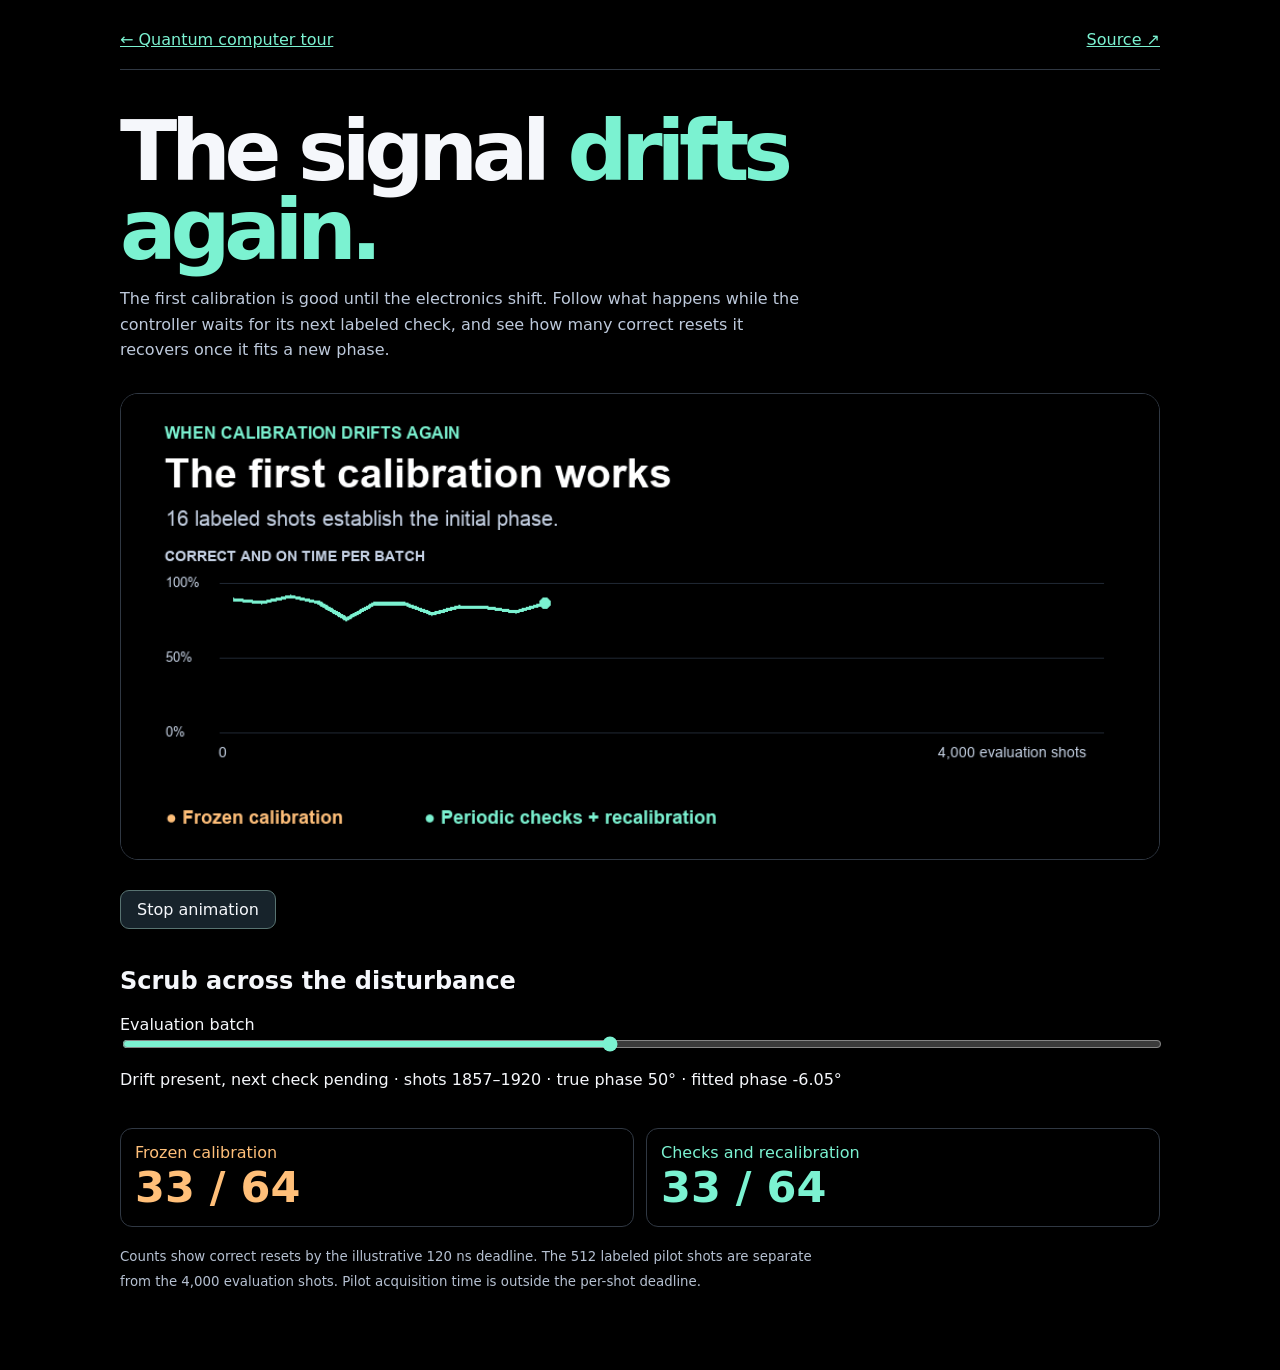
==== docs/drift.html @ 47e358c2 "Show how feedback recovers after a second phase shift" ====
<!doctype html><html lang="en"><meta charset="utf-8"><meta name="viewport" content="width=device-width,initial-scale=1"><title>When calibration drifts again</title>
<style>
*{box-sizing:border-box}body{margin:0;background:#000;color:#f5f7fb;font:16px system-ui}main{width:min(1040px,92%);margin:auto;padding:30px 0 60px}a,.mint{color:#7bf2d1}nav{display:flex;justify-content:space-between;gap:12px;border-bottom:1px solid #303843;padding-bottom:20px}h1{font-size:clamp(43px,8vw,84px);letter-spacing:-.075em;line-height:.94;margin:42px 0 16px;max-width:820px}p{line-height:1.6;color:#bdc9db;max-width:68ch}.visual{margin:30px 0;border:1px solid #303843;border-radius:18px;overflow:hidden}img[hidden]{display:none}img{display:block;width:100%}button{font:inherit;color:inherit;background:#17232b;border:1px solid #587371;border-radius:9px;padding:9px 16px;cursor:pointer}label{display:block}input{width:100%;accent-color:#7bf2d1}.stats{display:grid;grid-template-columns:1fr 1fr;gap:12px;margin-top:18px}.stats div{border:1px solid #303843;border-radius:12px;padding:14px;color:#ffbf79}.stats div+div{color:#7bf2d1}.stats strong{display:block;font-size:clamp(25px,5vw,43px)}output{display:block;margin-top:14px;min-height:2.5em}h2{margin-top:38px}small{color:#b5c0d1}
</style><main>
<nav><a href="machine.html">← Quantum computer tour</a><a href="https://github.com/hanshengzhu0001/qubit-readout-lab">Source ↗</a></nav>
<h1>The signal <span class="mint">drifts again.</span></h1>
<p>The first calibration is good until the electronics shift. Follow what happens while the controller waits for its next labeled check, and see how many correct resets it recovers once it fits a new phase.</p>
<div class="visual"><img id="story" alt="Animated experiment showing the phase shift, the delayed check, and the recovery in on-time resets." hidden><p id="motionNote">Play the animation to see the experiment unfold.</p></div>
<button id="play" type="button">Play animation</button>
<h2>Scrub across the disturbance</h2>
<label for="batch">Evaluation batch</label><input type="range" id="batch" min="0" value="0">
<output id="state" for="batch"></output><div class="stats"><div>Frozen calibration<strong id="frozen">—</strong></div><div>Checks and recalibration<strong id="adaptive">—</strong></div></div>
<p><small>Counts show correct resets by the illustrative 120 ns deadline. The 512 labeled pilot shots are separate from the 4,000 evaluation shots. Pilot acquisition time is outside the per-shot deadline.</small></p>
<script>
const story=document.getElementById('story'), button=document.getElementById('play'), note=document.getElementById('motionNote');
function setMotion(on){story.hidden=!on;note.hidden=on;if(on)story.src='drift-recovery.gif';else story.removeAttribute('src');button.textContent=on?'Stop animation':'Play animation';button.setAttribute('aria-pressed',String(on))}
button.onclick=()=>setMotion(story.hidden);setMotion(!matchMedia('(prefers-reduced-motion: reduce)').matches);
const slider=document.getElementById('batch'), state=document.getElementById('state');
fetch('drift-results.json').then(r=>{if(!r.ok)throw Error('data unavailable');return r.json()}).then(data=>{
 slider.max=data.rows.length-1;slider.value=data.rows.findIndex(r=>r.start===data.shift);
 function draw(){const row=data.rows[Number(slider.value)], n=row.end-row.start;
 const phase=row.start<data.shift?'Before the shift':row.start<data.detected?'Drift present, next check pending':'After the first refit';
 state.textContent=phase+' · shots '+(row.start+1)+'–'+row.end+' · true phase '+row.phase+'° · fitted phase '+row.fitted+'°';
 for(const key of ['frozen','adaptive'])document.getElementById(key).textContent=row[key]+' / '+n;
 }
 slider.oninput=draw;draw();
}).catch(()=>{slider.disabled=true;state.textContent='The interactive data could not load. The animation shows the experiment results.'});
</script></main></html>
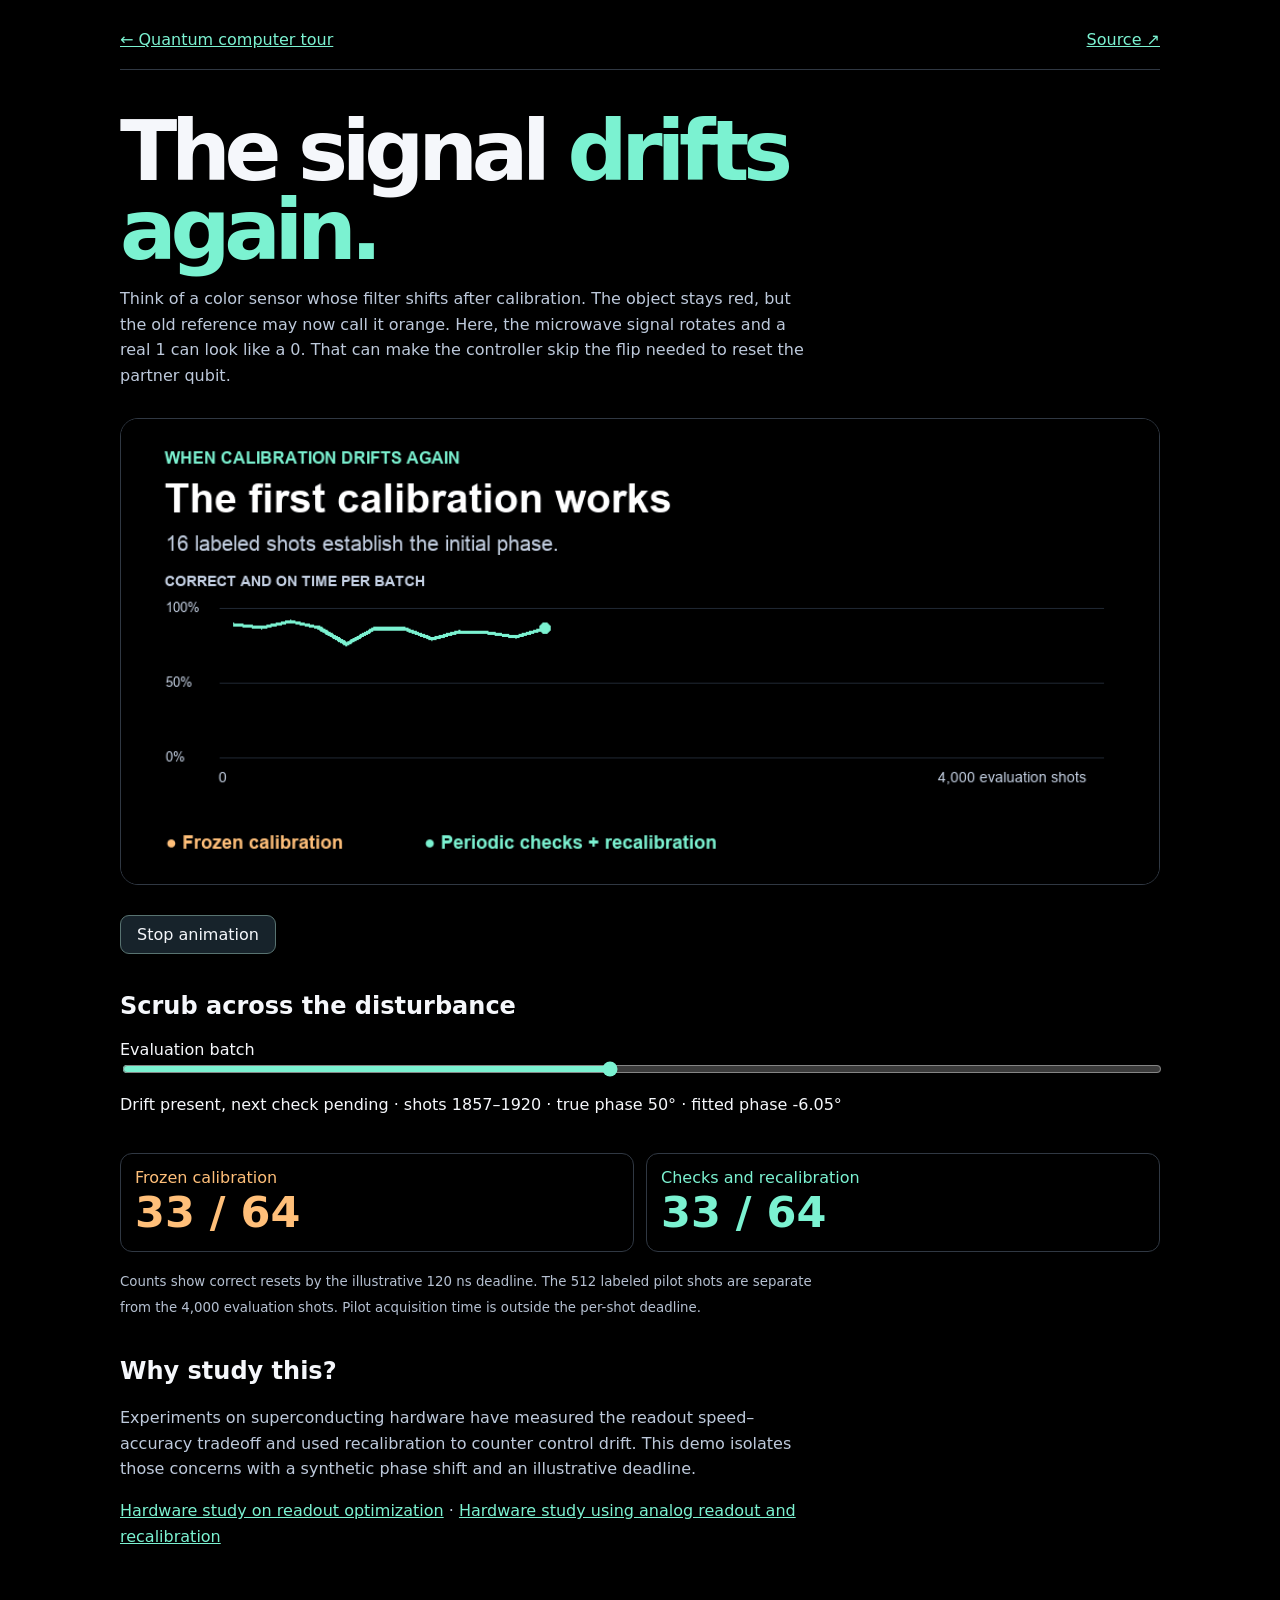
==== commit 9586afbf: "Explain why readout drift can cause the wrong feedback" ====
--- a/docs/drift.html
+++ b/docs/drift.html
@@ -4,13 +4,14 @@
 </style><main>
 <nav><a href="machine.html">← Quantum computer tour</a><a href="https://github.com/hanshengzhu0001/qubit-readout-lab">Source ↗</a></nav>
 <h1>The signal <span class="mint">drifts again.</span></h1>
-<p>The first calibration is good until the electronics shift. Follow what happens while the controller waits for its next labeled check, and see how many correct resets it recovers once it fits a new phase.</p>
+<p>Think of a color sensor whose filter shifts after calibration. The object stays red, but the old reference may now call it orange. Here, the microwave signal rotates and a real 1 can look like a 0. That can make the controller skip the flip needed to reset the partner qubit.</p>
 <div class="visual"><img id="story" alt="Animated experiment showing the phase shift, the delayed check, and the recovery in on-time resets." hidden><p id="motionNote">Play the animation to see the experiment unfold.</p></div>
 <button id="play" type="button">Play animation</button>
 <h2>Scrub across the disturbance</h2>
 <label for="batch">Evaluation batch</label><input type="range" id="batch" min="0" value="0">
 <output id="state" for="batch"></output><div class="stats"><div>Frozen calibration<strong id="frozen">—</strong></div><div>Checks and recalibration<strong id="adaptive">—</strong></div></div>
 <p><small>Counts show correct resets by the illustrative 120 ns deadline. The 512 labeled pilot shots are separate from the 4,000 evaluation shots. Pilot acquisition time is outside the per-shot deadline.</small></p>
+<h2>Why study this?</h2><p>Experiments on superconducting hardware have measured the readout speed–accuracy tradeoff and used recalibration to counter control drift. This demo isolates those concerns with a synthetic phase shift and an illustrative deadline.</p><p><a href="https://arxiv.org/abs/2308.02079">Hardware study on readout optimization</a> · <a href="https://doi.org/10.1103/PhysRevApplied.22.044031">Hardware study using analog readout and recalibration</a></p>
 <script>
 const story=document.getElementById('story'), button=document.getElementById('play'), note=document.getElementById('motionNote');
 function setMotion(on){story.hidden=!on;note.hidden=on;if(on)story.src='drift-recovery.gif';else story.removeAttribute('src');button.textContent=on?'Stop animation':'Play animation';button.setAttribute('aria-pressed',String(on))}
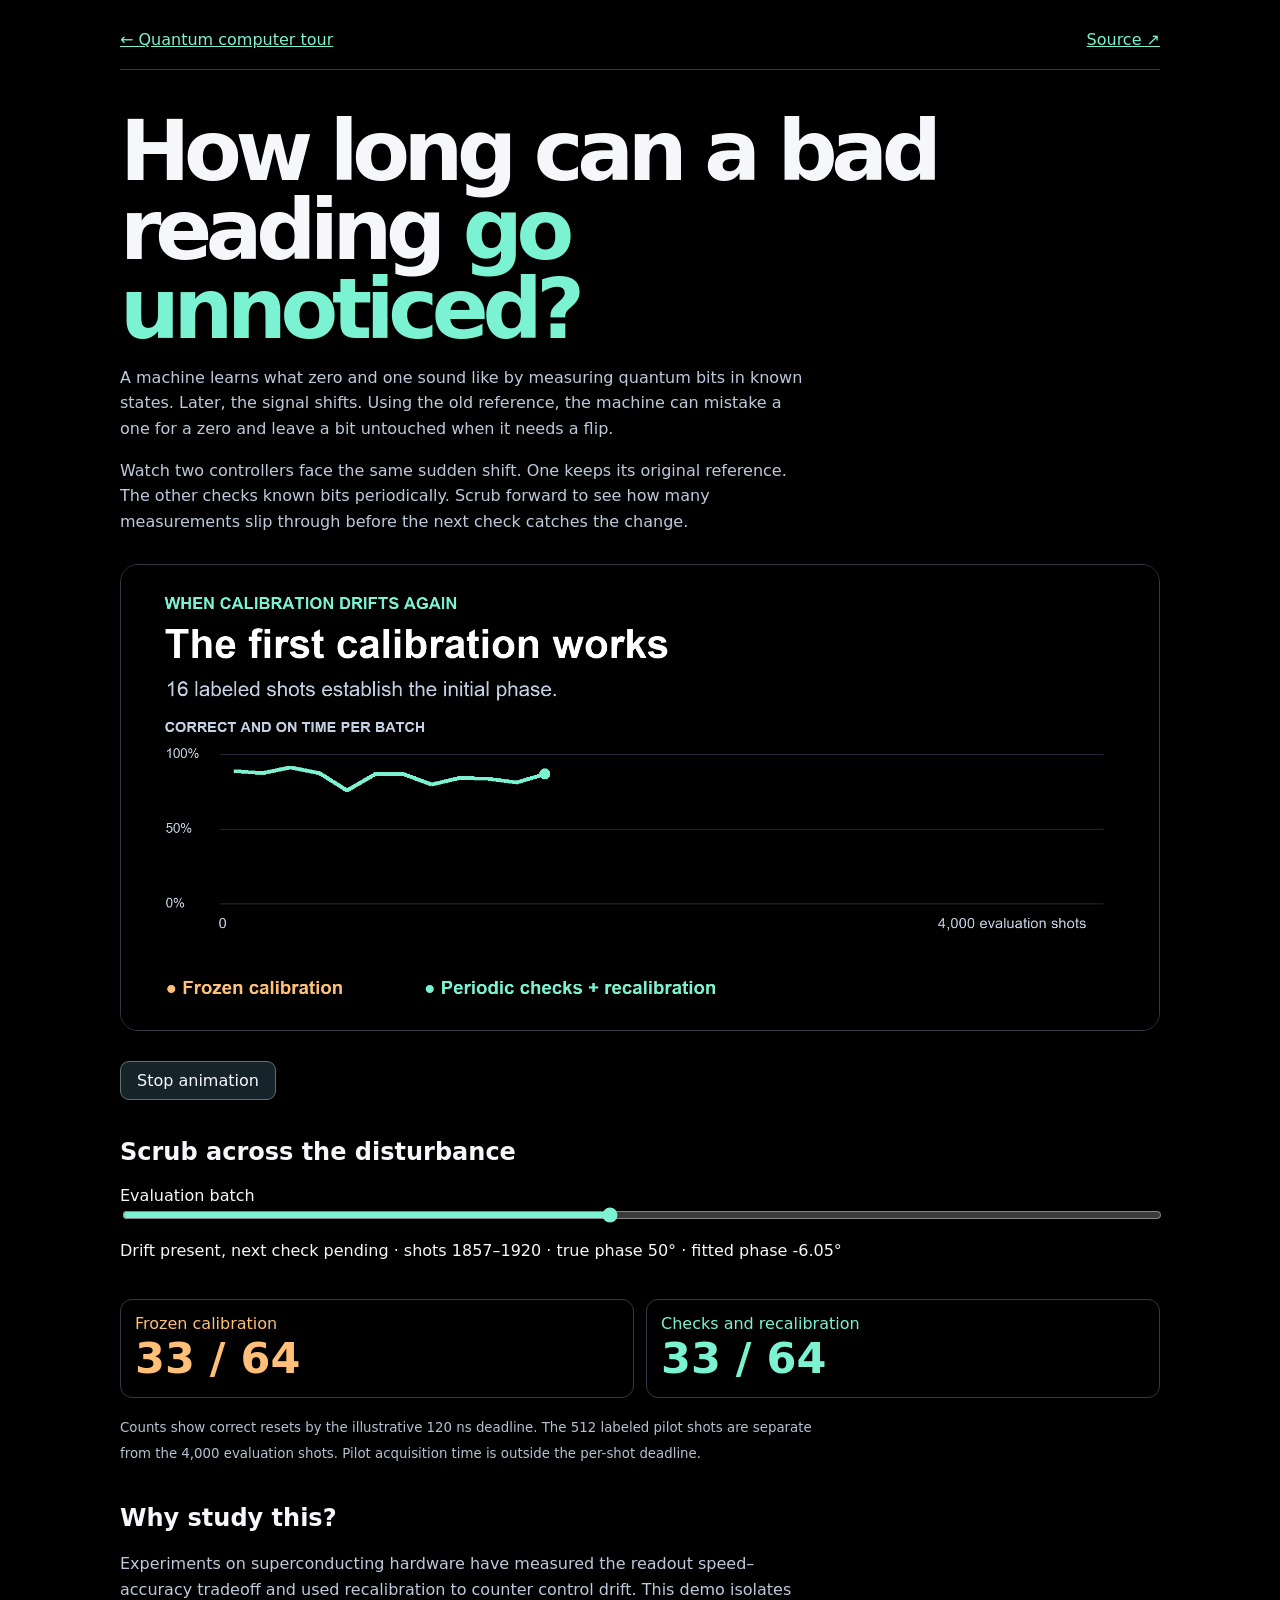
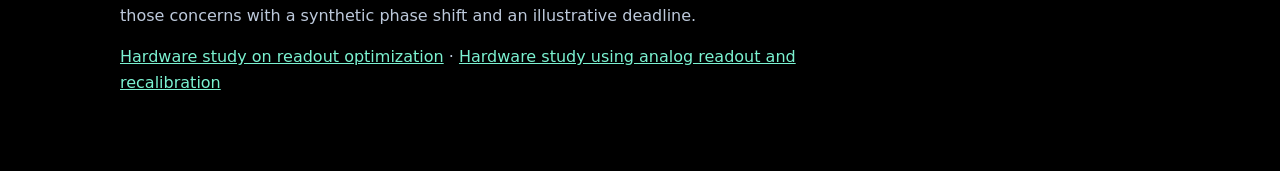
==== commit bf636509: "Introduce the measurement problem at every demo entry point" ====
--- a/docs/drift.html
+++ b/docs/drift.html
@@ -3,8 +3,9 @@
 *{box-sizing:border-box}body{margin:0;background:#000;color:#f5f7fb;font:16px system-ui}main{width:min(1040px,92%);margin:auto;padding:30px 0 60px}a,.mint{color:#7bf2d1}nav{display:flex;justify-content:space-between;gap:12px;border-bottom:1px solid #303843;padding-bottom:20px}h1{font-size:clamp(43px,8vw,84px);letter-spacing:-.075em;line-height:.94;margin:42px 0 16px;max-width:820px}p{line-height:1.6;color:#bdc9db;max-width:68ch}.visual{margin:30px 0;border:1px solid #303843;border-radius:18px;overflow:hidden}img[hidden]{display:none}img{display:block;width:100%}button{font:inherit;color:inherit;background:#17232b;border:1px solid #587371;border-radius:9px;padding:9px 16px;cursor:pointer}label{display:block}input{width:100%;accent-color:#7bf2d1}.stats{display:grid;grid-template-columns:1fr 1fr;gap:12px;margin-top:18px}.stats div{border:1px solid #303843;border-radius:12px;padding:14px;color:#ffbf79}.stats div+div{color:#7bf2d1}.stats strong{display:block;font-size:clamp(25px,5vw,43px)}output{display:block;margin-top:14px;min-height:2.5em}h2{margin-top:38px}small{color:#b5c0d1}
 </style><main>
 <nav><a href="machine.html">← Quantum computer tour</a><a href="https://github.com/hanshengzhu0001/qubit-readout-lab">Source ↗</a></nav>
-<h1>The signal <span class="mint">drifts again.</span></h1>
-<p>Think of a color sensor whose filter shifts after calibration. The object stays red, but the old reference may now call it orange. Here, the microwave signal rotates and a real 1 can look like a 0. That can make the controller skip the flip needed to reset the partner qubit.</p>
+<h1>How long can a bad reading <span class="mint">go unnoticed?</span></h1>
+<p>A machine learns what zero and one sound like by measuring quantum bits in known states. Later, the signal shifts. Using the old reference, the machine can mistake a one for a zero and leave a bit untouched when it needs a flip.</p>
+<p>Watch two controllers face the same sudden shift. One keeps its original reference. The other checks known bits periodically. Scrub forward to see how many measurements slip through before the next check catches the change.</p>
 <div class="visual"><img id="story" alt="Animated experiment showing the phase shift, the delayed check, and the recovery in on-time resets." hidden><p id="motionNote">Play the animation to see the experiment unfold.</p></div>
 <button id="play" type="button">Play animation</button>
 <h2>Scrub across the disturbance</h2>
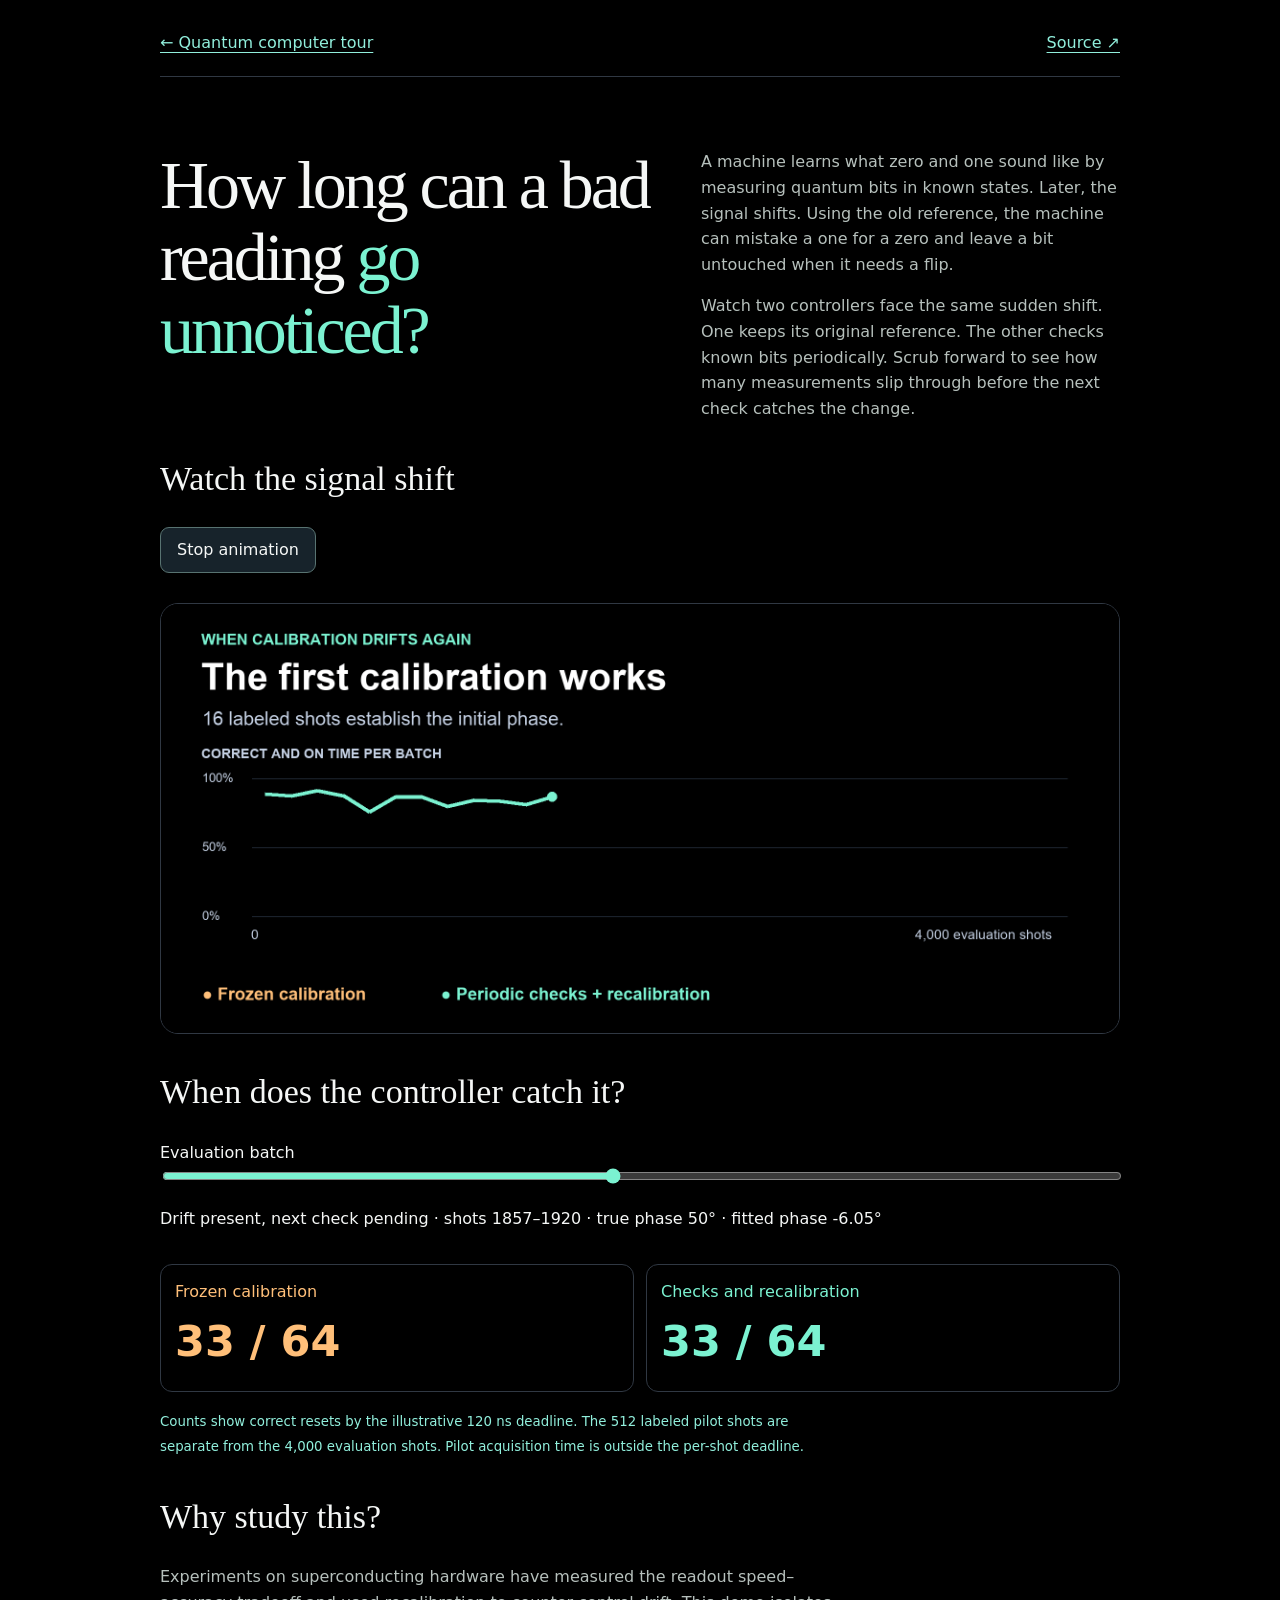
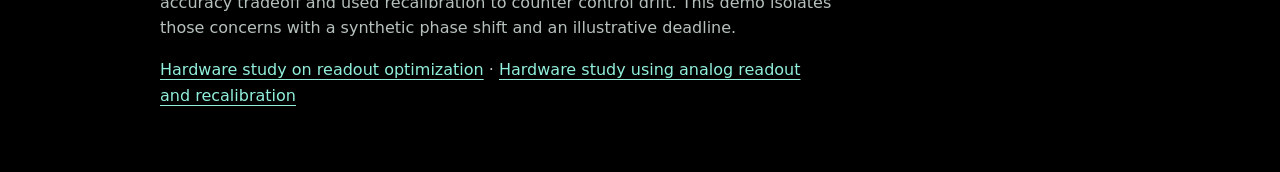
==== commit 59c5790d: "Use black throughout and align instructions with demo controls" ====
--- a/docs/drift.html
+++ b/docs/drift.html
@@ -1,14 +1,11 @@
 <!doctype html><html lang="en"><meta charset="utf-8"><meta name="viewport" content="width=device-width,initial-scale=1"><title>When calibration drifts again</title>
 <style>
 *{box-sizing:border-box}body{margin:0;background:#000;color:#f5f7fb;font:16px system-ui}main{width:min(1040px,92%);margin:auto;padding:30px 0 60px}a,.mint{color:#7bf2d1}nav{display:flex;justify-content:space-between;gap:12px;border-bottom:1px solid #303843;padding-bottom:20px}h1{font-size:clamp(43px,8vw,84px);letter-spacing:-.075em;line-height:.94;margin:42px 0 16px;max-width:820px}p{line-height:1.6;color:#bdc9db;max-width:68ch}.visual{margin:30px 0;border:1px solid #303843;border-radius:18px;overflow:hidden}img[hidden]{display:none}img{display:block;width:100%}button{font:inherit;color:inherit;background:#17232b;border:1px solid #587371;border-radius:9px;padding:9px 16px;cursor:pointer}label{display:block}input{width:100%;accent-color:#7bf2d1}.stats{display:grid;grid-template-columns:1fr 1fr;gap:12px;margin-top:18px}.stats div{border:1px solid #303843;border-radius:12px;padding:14px;color:#ffbf79}.stats div+div{color:#7bf2d1}.stats strong{display:block;font-size:clamp(25px,5vw,43px)}output{display:block;margin-top:14px;min-height:2.5em}h2{margin-top:38px}small{color:#b5c0d1}
-</style><main>
+</style><link rel="stylesheet" href="layout.css"><main>
 <nav><a href="machine.html">← Quantum computer tour</a><a href="https://github.com/hanshengzhu0001/qubit-readout-lab">Source ↗</a></nav>
-<h1>How long can a bad reading <span class="mint">go unnoticed?</span></h1>
-<p>A machine learns what zero and one sound like by measuring quantum bits in known states. Later, the signal shifts. Using the old reference, the machine can mistake a one for a zero and leave a bit untouched when it needs a flip.</p>
-<p>Watch two controllers face the same sudden shift. One keeps its original reference. The other checks known bits periodically. Scrub forward to see how many measurements slip through before the next check catches the change.</p>
-<div class="visual"><img id="story" alt="Animated experiment showing the phase shift, the delayed check, and the recovery in on-time resets." hidden><p id="motionNote">Play the animation to see the experiment unfold.</p></div>
-<button id="play" type="button">Play animation</button>
-<h2>Scrub across the disturbance</h2>
+<div class="lab-intro"><h1>How long can a bad reading <span class="mint">go unnoticed?</span></h1><div><p>A machine learns what zero and one sound like by measuring quantum bits in known states. Later, the signal shifts. Using the old reference, the machine can mistake a one for a zero and leave a bit untouched when it needs a flip.</p><p>Watch two controllers face the same sudden shift. One keeps its original reference. The other checks known bits periodically. Scrub forward to see how many measurements slip through before the next check catches the change.</p></div></div>
+<h2>Watch the signal shift</h2><button id="play" type="button">Play animation</button><div class="visual"><img id="story" alt="Animated experiment showing the phase shift, the delayed check, and the recovery in on-time resets." hidden><p id="motionNote">Play the animation to see the experiment unfold.</p></div>
+<h2>When does the controller catch it?</h2>
 <label for="batch">Evaluation batch</label><input type="range" id="batch" min="0" value="0">
 <output id="state" for="batch"></output><div class="stats"><div>Frozen calibration<strong id="frozen">—</strong></div><div>Checks and recalibration<strong id="adaptive">—</strong></div></div>
 <p><small>Counts show correct resets by the illustrative 120 ns deadline. The 512 labeled pilot shots are separate from the 4,000 evaluation shots. Pilot acquisition time is outside the per-shot deadline.</small></p>
--- a/docs/layout.css
+++ b/docs/layout.css
@@ -0,0 +1,82 @@
+:root {
+  --paper: #000;
+  --ink: #f5f7f6;
+  --muted: #b6c0bc;
+  --rule: #303936;
+  --accent: #91efdc;
+}
+body {
+  background: var(--paper);
+  color: var(--ink);
+  font: 16px/1.65 system-ui, sans-serif;
+}
+body > header, body > main {
+  box-sizing: border-box;
+  width: min(100%, 1080px);
+  max-width: none;
+  margin-inline: auto;
+  padding-inline: clamp(20px, 5vw, 60px);
+}
+body > main { padding-bottom: 48px; }
+.lab-nav {
+  display: flex;
+  flex-wrap: wrap;
+  gap: 8px 22px;
+  align-items: center;
+  padding: 18px 0;
+  border-bottom: 1px solid var(--rule);
+  font-size: 14px;
+}
+.lab-nav a:first-child { margin-right: auto; font-weight: 700; }
+a, small { color: var(--accent); }
+a { text-underline-offset: 4px; }
+h1 {
+  max-width: 19ch;
+  margin: clamp(28px, 5vw, 64px) 0 16px;
+  font: 400 clamp(36px, 6vw, 68px)/1.06 Georgia, serif;
+  letter-spacing: -.045em;
+}
+h2 { font: 400 clamp(25px, 4vw, 34px)/1.15 Georgia, serif; }
+p { color: var(--muted); max-width: 66ch; }
+h1 + p { font-size: clamp(17px, 2vw, 20px); }
+figure, .lab-panel {
+  overflow: hidden;
+  border: 1px solid var(--rule);
+  border-radius: 12px;
+  margin: 24px 0;
+}
+.lab-panel { background: #000; }
+.lab-panel canvas { border-radius: 0; }
+.lab-panel aside, .lab-panel article, .lab-panel .tools { padding: 12px 18px; }
+.lab-panel .tools { border-top: 1px solid var(--rule); }
+.lab-panel button, .lab-panel select { font-size: 14px; }
+a:focus-visible, button:focus-visible, input:focus-visible, select:focus-visible {
+  outline: 3px solid #21866e;
+  outline-offset: 3px;
+}
+
+:root { color-scheme: dark; }
+.lab-intro {
+  display: grid;
+  grid-template-columns: minmax(0, 1fr) minmax(0, .85fr);
+  align-items: start;
+  gap: 20px 48px;
+  margin: clamp(32px, 6vw, 72px) 0 32px;
+}
+.lab-intro h1, .lab-intro p:first-child { margin-top: 0; }
+.lab-intro p:last-child { margin-bottom: 0; }
+.lab-panel .tools { border-top: 0; border-bottom: 1px solid var(--rule); }
+.lab-panel canvas, .instrument, .visual, .stats > div, .replay-page article {
+  background: #000;
+}
+.lab-panel article { min-height: initial; color: var(--muted); }
+.lab-panel aside + article { padding-top: 0; }
+figure figcaption, #motionNote { padding: 12px 18px; margin: 0; }
+.instrument canvas, iframe { background: #000; }
+.replay-page h1 { max-width: 26ch; margin-top: 0; }
+.replay-page article { border: 1px solid var(--rule); }
+.replay-page section { grid-template-columns: repeat(2, minmax(0, 1fr)); }
+@media (max-width: 680px) {
+  .lab-intro, .replay-page section { grid-template-columns: 1fr; }
+  .lab-intro { gap: 4px; }
+}
